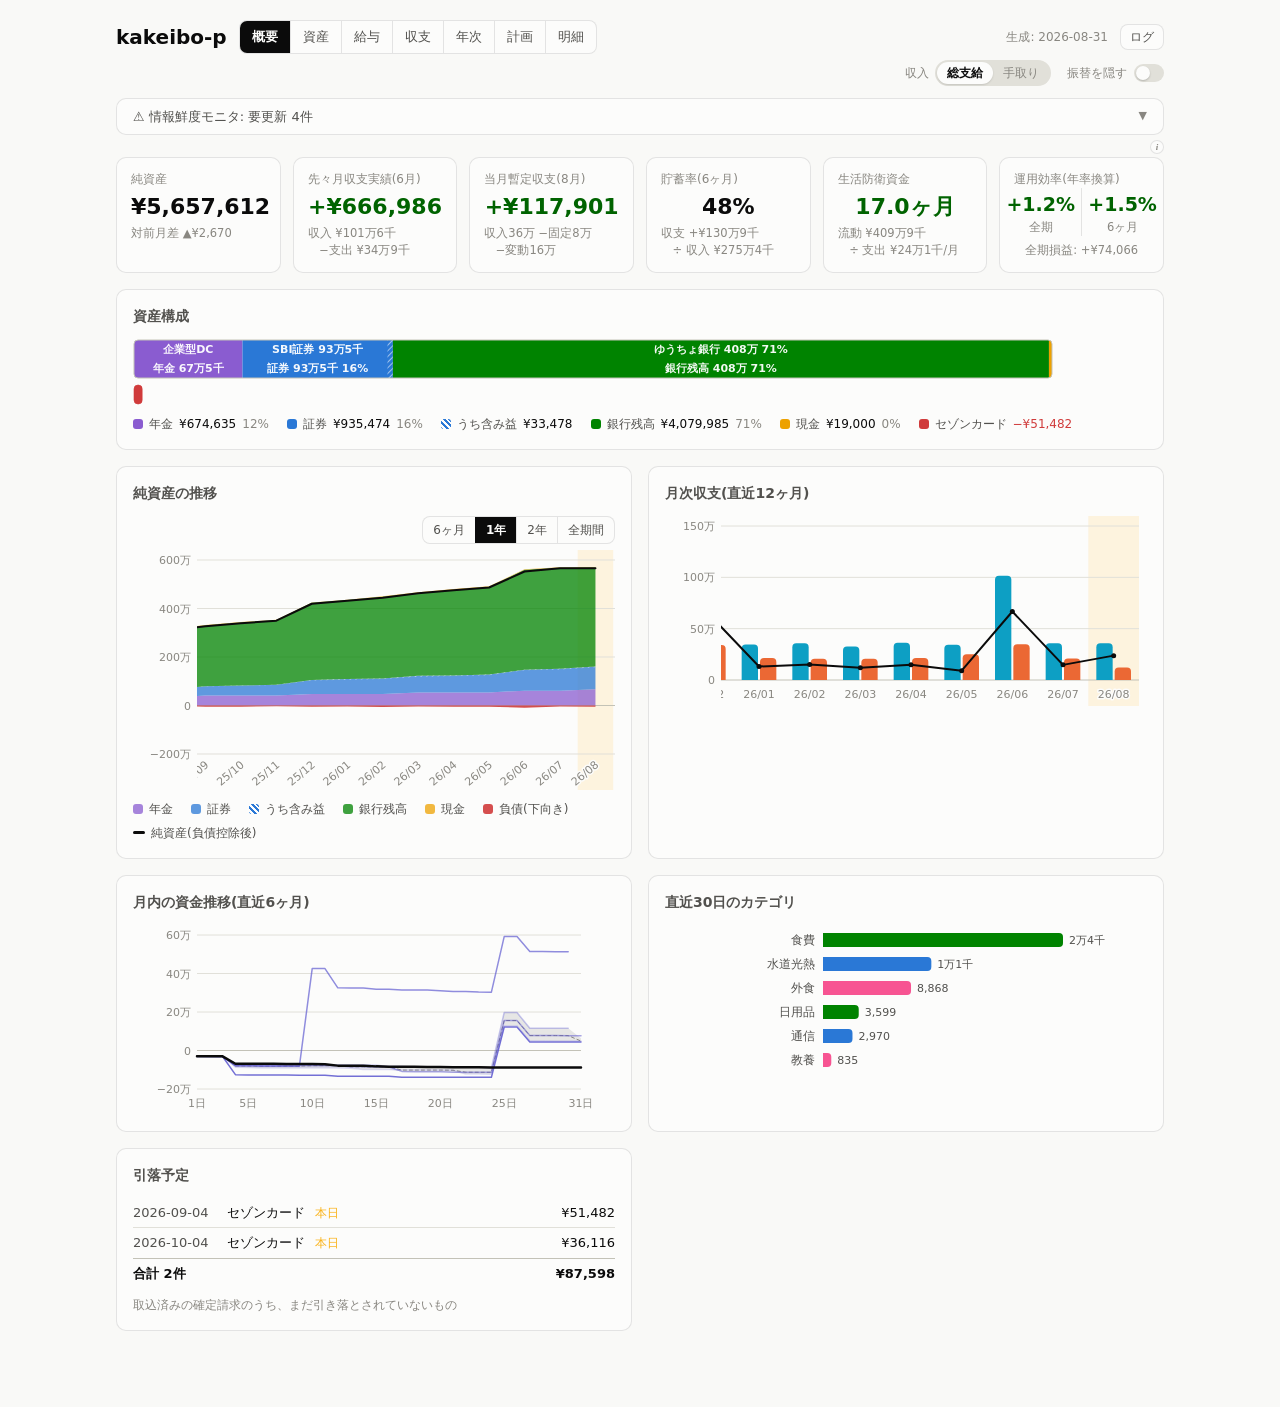
==== site/index.html @ 98b3cecd "update 2026-08-31" ====
<!DOCTYPE html>
<html lang="ja">
<head>
<meta charset="utf-8">
<meta name="viewport" content="width=device-width, initial-scale=1">
<title>kakeibo-p</title>
<!-- ファビコン: ロゴ(kakeibo-p)と同じ書体・色の "k"。外部ファイルなしの
     インラインSVGで、タブのダーク/ライトにも追従する -->
<link rel="icon" href="data:image/svg+xml,%3Csvg xmlns='http://www.w3.org/2000/svg' viewBox='0 0 32 32'%3E%3Cstyle%3Etext{font:700 34px system-ui,-apple-system,sans-serif;fill:%230b0b0b}@media(prefers-color-scheme:dark){text{fill:%23fff}}%3C/style%3E%3Ctext x='16' y='28' text-anchor='middle'%3Ek%3C/text%3E%3C/svg%3E">
<link rel="stylesheet" href="style.css">
</head>
<body>
<div class="wrap">
  <header>
    <h1>kakeibo-p</h1>
    <nav class="seg" id="tabs">
      <button data-tab="summary" class="on">概要</button>
      <button data-tab="assets">資産</button>
      <button data-tab="salary">給与</button>
      <button data-tab="flow">収支</button>
      <button data-tab="year">年次</button>
      <button data-tab="plan">計画</button>
      <button data-tab="ledger">明細</button>
    </nav>
    <span class="allok" id="ok-chip" style="display:none">✓ 情報鮮度OK</span>
    <span class="gen" id="generated"></span>
    <button class="icon-btn" id="import-btn" style="display:none"
            title="明細ファイル(CSV/HTML)を選んで data/inbox に取込→再ビルド。ページへのドラッグ&ドロップでも可">⤓ 取込</button>
    <button class="icon-btn" id="rebuild-btn" style="display:none"
            title="再ビルド(build.py を実行して再読込)">↻</button>
    <button class="icon-btn" id="buildlog-btn"
            title="ビルドログ(取込・検証の実行履歴)">ログ</button>
    <input type="file" id="import-file" multiple style="display:none">
  </header>
  <div id="drop-overlay" hidden><div>明細ファイルをドロップで取込</div></div>

  <div class="globals">
    <span class="mode-switch" id="income-mode"
          title="手取り: 給与の法定控除(社会保険料・税)を収入側で差し引く。社食等の任意控除は支出のまま">
      <span>収入</span>
      <span class="pills">
        <button data-mode="gross">総支給</button>
        <button data-mode="net">手取り</button>
      </span>
    </span>
    <label class="switch-label" title="明細表から振替・調整の行を隠す">
      <span>振替を隠す</span>
      <span class="switch"><input type="checkbox" id="g-hide-transfer"><i></i></span>
    </label>
  </div>

  <!-- 情報鮮度モニタ: 取込サボりの検知はこのシステムの生命線 -->
  <details class="card warn-card" id="warnings-card" style="display:none">
    <summary><span id="warn-summary"></span><span class="chev">▼</span></summary>
    <div class="warn-list" id="warnings"></div>
  </details>

  <div class="filters tabbed" data-tabs="flow ledger" id="filters">
    <div class="seg" id="period-seg"></div>
    <select id="f-account"><option value="">全口座</option></select>
    <select id="f-category"><option value="">全カテゴリ</option></select>
    <input type="search" id="f-search" placeholder="摘要を検索">
    <span class="ledger-flags tabbed" data-tabs="ledger">
      <label class="switch-label" title="カテゴリを手動で上書きした明細だけ表示">
        <span>上書きあり</span>
        <span class="switch"><input type="checkbox" id="f-override"><i></i></span>
      </label>
      <label class="switch-label" title="コメントを付けた明細だけ表示">
        <span>コメントあり</span>
        <span class="switch"><input type="checkbox" id="f-comment"><i></i></span>
      </label>
    </span>
  </div>

  <div class="tabbed" data-tabs="summary">
    <div class="kpi-row">
      <button type="button" class="info-btn" id="sum-kpi-info"
              title="タイルの計算の前提を表示">i</button>
      <div class="kpis" id="sum-kpis"></div>
    </div>
    <div class="count-note" id="sum-kpi-note" hidden></div>
    <div class="card link" data-goto="assets">
      <h2>資産構成</h2>
      <div id="sum-comp"></div>
    </div>
    <div class="grid2">
      <div class="card link" data-goto="assets">
        <h2>純資産の推移</h2>
        <div id="sum-networth"></div>
      </div>
      <div class="card link" data-goto="flow">
        <h2>月次収支(直近12ヶ月)</h2>
        <div class="chart-scroll" id="sum-monthly"></div>
      </div>
      <div class="card link" data-goto="flow">
        <h2>月内の資金推移(直近6ヶ月)</h2>
        <div id="sum-osc"></div>
      </div>
      <div class="card link" data-goto="flow">
        <h2>直近30日のカテゴリ</h2>
        <div id="sum-top"></div>
      </div>
      <div class="card" id="upcoming-card" style="display:none">
        <h2>引落予定</h2>
        <div id="upcoming-list"></div>
        <div class="count-note">取込済みの確定請求のうち、まだ引き落とされていないもの</div>
      </div>
    </div>
  </div>

  <div class="tabbed" data-tabs="assets">
    <div class="kpis" id="as-kpis"></div>

    <div class="card">
      <h2>資産構成</h2>
      <div id="as-comp"></div>
    </div>

    <!-- 純資産の推移とリスク評価は横並び。行の高さは長い方(通常リスク評価)が
         決め、純資産チャートは余った縦に合わせて伸びる(tab-assets fitNetWorth) -->
    <div class="chart-grid" style="margin-bottom:16px">
      <div class="card" id="networth-card" style="margin-bottom:0">
        <h2>純資産の推移</h2>
        <div id="as-networth"></div>
      </div>
      <div class="card" id="risk-card" style="margin-bottom:0">
        <h2>リスク評価</h2>
        <div class="chart-scroll" id="risk-exposure"></div>
        <div class="kpis" id="risk-scenarios"
             style="margin:12px 0 0;grid-template-columns:1fr"></div>
        <div class="count-note">資産応答%は総資産比</div>
      </div>
    </div>

    <div class="card" id="yield-card">
      <h2>運用</h2>
      <div class="chart-grid">
        <div>
          <h2 style="margin-bottom:8px">運用益の内訳</h2>
          <div id="yield-parts"></div>
        </div>
        <div>
          <h2 style="margin-bottom:8px">運用益の月次推移</h2>
          <div class="legend" id="yield-legend"></div>
          <div class="chart-scroll" id="yield-monthly"></div>
        </div>
      </div>
    </div>

    <div class="card" id="invest-card">
      <h2>投資</h2>
      <div class="kpis" id="invest-kpis" style="margin-bottom:12px"></div>
      <div class="chart-grid">
        <div>
          <h2 style="margin-bottom:8px">投資構成比率</h2>
          <div class="chart-scroll" id="invest-alloc-chart"></div>
        </div>
        <div>
          <h2 style="margin-bottom:8px">月次買付・売却(直近12ヶ月)</h2>
          <div class="chart-scroll" id="invest-chart"></div>
        </div>
      </div>
      <div class="chart-grid" style="margin-top:16px">
        <div>
          <h2 style="margin-bottom:8px">元本と評価額</h2>
          <div class="legend">
            <span class="key"><span class="swatch" style="background:var(--seq)"></span>元本(累積取得額)</span>
            <span class="key"><span class="swatch" style="background:var(--ink)"></span>評価額(実測点+元本連動補完)</span>
            <span class="key"><span class="swatch" style="height:3px;border-radius:2px;background:repeating-linear-gradient(90deg,var(--cat1) 0 5px,transparent 5px 9px)"></span>含み益(評価額−元本)</span>
          </div>
          <div class="chart-scroll" id="invest-cost-chart"></div>
        </div>
        <div>
          <h2 style="margin-bottom:8px">受取配当・分配金(年次)</h2>
          <div class="chart-scroll" id="invest-div-chart"></div>
          <div class="count-note">証券口座への配当入金と投信の分配金再投資の年間合計</div>
        </div>
      </div>
      <div style="margin-top:16px">
        <h2 style="margin-bottom:8px">保有銘柄</h2>
        <div class="tbl-scroll">
          <table id="holdings-table">
            <thead><tr><th>銘柄</th><th style="text-align:right">取得</th>
            <th style="text-align:right">現在</th><th style="text-align:right">損益</th>
            <th style="text-align:right">評価額</th></tr></thead>
            <tbody></tbody>
          </table>
        </div>
        <!-- 表の「次の行」の位置に置く展開ボタン(鮮度モニタと同じ作法) -->
        <div class="howto-btn" id="holdings-more" hidden
             style="padding:6px 8px 0"></div>
      </div>
    </div>

    <div class="card" id="dc-card" hidden>
      <h2>企業型DCの内訳</h2>
      <div class="kpis" id="dc-kpis"></div>
      <div class="count-note" id="dc-note"></div>
    </div>

    <div class="card">
      <h2>口座と残高</h2>
      <div class="tbl-scroll">
        <table id="accounts-table">
          <thead><tr><th>口座</th><th>種別</th><th>明細範囲</th>
          <th style="text-align:right">残高</th><th>時点</th><th></th></tr></thead>
          <tbody></tbody>
        </table>
      </div>
      <div class="count-note">残高のない口座は data/raw/manual/balances.csv に
        「日付,口座ID,残高」を記入すると反映される(負債は未払額を負で)。
        ●は鮮度: 期待更新間隔内 / 超過 / 2倍超過</div>
    </div>

  </div>

  <div class="tabbed" data-tabs="flow">
    <div class="kpis">
      <div class="tile"><div class="label">収入</div><div class="value" id="kpi-income"></div><div class="sub" id="kpi-income-sub">振替・調整除く</div></div>
      <div class="tile"><div class="label">支出</div><div class="value" id="kpi-expense"></div><div class="sub">振替・調整除く</div></div>
      <div class="tile"><div class="label">収支</div><div class="value" id="kpi-net"></div><div class="sub" id="kpi-net-sub"></div></div>
      <div class="tile"><div class="label">貯蓄率</div><div class="value" id="kpi-rate"></div><div class="sub">期間合算 収支÷収入</div></div>
    </div>

    <div class="chart-grid" style="margin-bottom:16px">
      <div class="card" style="margin-bottom:0">
        <h2>月次収支</h2>
        <div class="legend">
          <span class="key"><span class="swatch" style="background:var(--income)"></span>収入</span>
          <span class="key"><span class="swatch" style="background:var(--expense)"></span>支出</span>
          <span class="key"><span class="swatch" style="height:3px;border-radius:2px;background:var(--ink)"></span>収支</span>
        </div>
        <div class="chart-scroll" id="monthly-chart"></div>
      </div>
      <div class="card" style="margin-bottom:0">
        <h2>支出の内訳</h2>
        <div id="drilldown"></div>
        <div class="count-note">クリックで展開: 中分類 → カテゴリ → 店・摘要 → 明細</div>
      </div>
    </div>

    <div class="card">
      <h2>カテゴリ別支出の推移</h2>
      <div class="legend" id="trend-legend"></div>
      <div class="chart-scroll" id="trend-chart"></div>
    </div>

    <div class="card" id="osc-card">
      <h2>月内の資金推移</h2>
      <div class="legend">
        <span class="seg small" id="osc-mode">
          <button data-m="cash">口座収支</button>
          <button data-m="flow">実質収支</button>
        </span>
        <span>濃いほど新しい月・当月は前景色の太線。月初=0。
          薄い帯=過去月の25〜75%レンジ(破線=中央値)</span>
      </div>
      <div class="chart-scroll" id="osc-chart"></div>
      <div class="count-note" id="osc-note"></div>
    </div>

    <div class="card" id="flow-card">
      <div class="card-head">
        <h2>資金の流れ</h2>
        <span class="seg small" id="flow-mode">
          <button data-fm="transfer" class="on">口座間ＮＷ</button>
          <button data-fm="budget">収支サンキー</button>
        </span>
      </div>
      <div class="chart-scroll" id="flow-sankey"></div>
      <div class="count-note" id="flow-note"></div>
    </div>

    <div class="grid2">
      <div class="card" id="yoy-card">
        <div class="card-head">
          <h2>前年同月比</h2>
          <span class="seg small" id="yoy-mode">
            <button data-k="expense" class="on">支出</button>
            <button data-k="income">収入</button>
          </span>
        </div>
        <div class="legend" id="yoy-legend"></div>
        <div class="chart-scroll" id="yoy-chart"></div>
        <div class="count-note" id="yoy-note"></div>
      </div>
      <div class="card">
        <h2>貯蓄率</h2>
        <div class="legend">
          <span class="key"><span class="swatch" style="background:var(--income)"></span>月次(収支÷収入)</span>
          <span class="key"><span class="swatch" style="background:var(--seq)"></span>6ヶ月移動</span>
        </div>
        <div class="chart-scroll" id="savings-chart"></div>
      </div>
    </div>

    <div class="card" id="subs-history-card">
      <h2>定期支出の履歴</h2>
      <div class="legend" id="subs-history-legend"></div>
      <div class="chart-scroll" id="subs-history-chart"></div>
      <div class="count-note">支払った月に計上。下の帯ほど長く続いている系列。凡例クリックで系列の表示/非表示</div>
    </div>

    <div class="card" id="subs-card">
      <h2>定期支出</h2>
      <div class="tbl-scroll">
        <table id="subs-table">
          <thead><tr><th>名称</th><th style="text-align:right">月額換算</th>
          <th>周期</th><th>出現月数</th><th>直近</th>
          <th style="text-align:right">年換算</th>
          <th style="text-align:right">累計支払</th></tr></thead>
          <tbody></tbody>
        </table>
      </div>
      <div class="count-note">rules.toml の [[recurring]] 宣言に一致した支出を集計。月額換算は直近3出現月の中央値（年払いは直近支払額÷12）。薄い行は直近の支払いなし
      </div>
    </div>

    <div class="card" id="heatmap-card">
      <h2>日別の支出</h2>
      <div class="chart-scroll" id="heatmap-chart"></div>
      <div class="count-note" id="heatmap-note"></div>
    </div>
  </div>

  <div class="tabbed" data-tabs="plan">
    <!-- ---- 資金繰り(短期。数ヶ月先まで、確定した入出金ベース) ---- -->
    <div class="section-head">
      <h2>資金繰り</h2>
    </div>
    <div class="kpis" id="plan-kpis"></div>

    <div class="card" id="cashflow-card">
      <div class="card-head">
        <h2>資金繰り予測</h2>
        <span class="seg small" id="cf-horizon">
          <button data-mo="1">1ヶ月</button>
          <button data-mo="2">2ヶ月</button>
          <button data-mo="3" class="on">3ヶ月</button>
        </span>
      </div>
      <div class="legend" id="cf-legend"></div>
      <div class="chart-scroll" id="cashflow-chart"></div>
      <div class="count-note" id="cf-note"></div>
    </div>

    <div class="card" id="cf-events-card">
      <h2>今後に予定/予測される入出金</h2>
      <div class="tbl-scroll">
        <table id="cf-events-table">
          <thead><tr><th>日付</th><th>口座</th><th>内容</th>
          <th>根拠</th><th style="text-align:right">金額</th></tr></thead>
          <tbody></tbody>
        </table>
      </div>
      <div class="count-note">3ヶ月分を表示(薄い行はチャート外)。"定期検出"=過去の出現から推定。"確定"=カード請求の確定額。"給与"=直近の月給の振込日と金額の中央値。</div>
    </div>

    <!-- ---- 資産形成(長期。年単位、貯蓄ペースと運用利回りベース) ---- -->
    <div class="section-head">
      <h2>資産形成</h2>
    </div>

    <div class="card" id="longterm-card">
      <div class="card-head">
        <h2>純資産の長期予測</h2>
        <span class="head-slider" title="投影する年数(1〜40年)">
          <label for="lt-years">予測年数</label>
          <input type="range" id="lt-years" min="1" max="40" step="1" value="5">
          <span class="whatif-val" id="lt-years-val">5年</span>
        </span>
      </div>
      <div class="legend">
        <span id="lt-legend"></span>
      </div>
      <div class="chart-scroll" id="longterm-chart"></div>
      <div class="count-note" id="lt-note"></div>
    </div>

    <div class="card" id="whatif-card">
      <div class="card-head">
        <h2>条件設定</h2>
        <span class="switch-label"
              title="スライダーの初期値・▲マーカーの元にする実績の期間。自動=現在の給与体制が始まった月以降(就労前の無収入月で平均が沈まないようにする)">
          <span>実績の参照期間</span>
          <span class="seg small" id="lt-base">
            <button data-b="auto" class="on">自動</button>
            <button data-b="3">3ヶ月</button>
            <button data-b="6">6ヶ月</button>
            <button data-b="12">12ヶ月</button>
          </span>
        </span>
        <button class="icon-btn" id="whatif-reset" title="設定を初期化">リセット</button>
      </div>
      <div class="whatif-grid">
        <div class="whatif-col">
          <div class="whatif-label">定期支出の解約</div>
          <div id="whatif-subs"></div>
        </div>
        <div class="whatif-col">
          <div class="whatif-label">月次貯蓄額
            <span id="whatif-saving-val" class="whatif-val"></span></div>
          <div class="slider-wrap">
            <input type="range" id="whatif-saving" min="-100000" max="300000" step="5000" value="0">
            <span class="slider-ref" id="whatif-saving-ref"></span>
          </div>
          <div class="whatif-label" style="margin-top:14px">月次貯蓄投資率(左=投資・右=現金)
            <span id="whatif-invest-val" class="whatif-val"></span></div>
          <div class="slider-wrap">
            <input type="range" id="whatif-invest" class="ratio-slider" min="0" max="100" step="1" value="0">
            <span class="slider-ref" id="whatif-invest-ref"></span>
          </div>
          <div id="whatif-loan-row">
            <div class="whatif-label" style="margin-top:14px">借入返済額(/月)
              <span id="whatif-loan-val" class="whatif-val"></span></div>
            <div class="slider-wrap">
              <input type="range" id="whatif-loan" min="0" max="50000" step="1000" value="4000">
            </div>
          </div>
        </div>
      </div>
      <div class="count-note">長期予測にだけ反映(資金繰り予測は実データのまま)。貯蓄・投資の初期値は
        実績(参照期間の月平均)に追従し、スライダーを動かすと固定値になる。▲=いま選んでいる参照期間の
        実績(クリックで実績追従に戻す)。投資率は内部では月額で保持され、貯蓄額を動かすと率でなく額を
        維持する(貯蓄額を超えることはない)。「解約」は貯蓄に上乗せ。</div>
    </div>
  </div>

  <div class="tabbed" data-tabs="salary">
    <div class="kpis" id="sal-kpis"></div>
    <div class="card">
      <div class="card-head">
        <h2>給与と控除の内訳と推移</h2>
        <div class="triswitch" id="sal-mode">
          <span class="lbl">給与</span>
          <span class="dots">
            <button data-mode="pay" title="給与のみ"></button>
            <button data-mode="both" title="給与と控除の両方" class="on"></button>
            <button data-mode="ded" title="控除のみ"></button>
          </span>
          <span class="lbl">控除</span>
        </div>
      </div>
      <div class="legend" id="sal-pay-legend"></div>
      <div class="legend" id="sal-ded-legend"></div>
      <div class="chart-scroll" id="sal-month-chart"></div>
    </div>
    <div class="card">
      <h2>手取り率の推移</h2>
      <div class="legend">
        <span class="key"><span class="swatch" style="width:10px;height:10px;border-radius:50%;background:var(--seq)"></span>月給(法定控除)</span>
        <span class="key"><span class="swatch" style="width:10px;height:10px;border-radius:50%;background:none;border:2.5px solid var(--seq);box-sizing:border-box"></span>月給(全控除)</span>
        <span class="key"><span class="swatch" style="width:10px;height:10px;border-radius:50%;background:var(--cat4)"></span>賞与(法定=全控除)</span>
      </div>
      <div class="chart-scroll" id="sal-rate-chart"></div>
    </div>
    <div class="card" id="work-card" style="display:none">
      <h2>勤務と単価(給与明細より)</h2>
      <div class="chart-grid">
        <div>
          <h2 style="margin-bottom:8px">時間外時間の推移</h2>
          <div class="chart-scroll" id="work-chart"></div>
          <h2 style="margin:12px 0 8px">休暇取得の推移</h2>
          <div class="chart-scroll" id="vac-chart"></div>
        </div>
        <div>
          <h2 style="margin-bottom:8px">勤務内容等の全項目</h2>
          <div class="tbl-scroll">
            <table id="work-table"><thead></thead><tbody></tbody></table>
          </div>
        </div>
      </div>
      <div class="count-note">
        N月発行の給与明細には、N-1月次の勤怠が記録されている。このズレを補正し、勤怠・休暇・単価は行われた月のデータとして表示。<br>
        「付与」を含む項目（有給付与日数等）のみ例外的に発行月をそのまま付与月として計上（給与と同様）。
      </div>
    </div>
  </div>

  <div class="tabbed" data-tabs="year">
    <div class="kpis" id="yr-kpis"></div>
    <div class="card">
      <h2>年次サマリ</h2>
      <div class="tbl-scroll">
        <table id="yr-table">
          <thead><tr><th>年</th><th style="text-align:right">収入</th>
          <th style="text-align:right">支出</th><th style="text-align:right">収支</th>
          <th style="text-align:right">貯蓄率</th><th style="text-align:right">年末純資産</th>
          <th style="text-align:right">純資産増減</th><th style="text-align:right">社会保険料</th>
          <th style="text-align:right">税</th></tr></thead>
          <tbody></tbody>
        </table>
      </div>
      <div class="count-note" id="yr-note"></div>
    </div>
    <div class="card">
      <h2>年間支出のカテゴリ内訳</h2>
      <div class="legend" id="yr-cat-legend"></div>
      <div class="chart-scroll" id="yr-cat-chart"></div>
      <div class="count-note">支出を中分類で束ねた年間合計の積み上げ。収入モード(総支給/手取り)に追従する</div>
    </div>
  </div>

  <div class="tabbed" data-tabs="ledger">
    <details class="card fold" id="uncls-card" style="display:none">
      <summary><span id="uncls-summary"></span><span class="chev">▼</span></summary>
      <div id="uncls-list"></div>
      <div class="count-note">クリックで絞り込みを解除してその摘要を検索。繰り返し出るものは
        rules.toml にルールを足すのが本筋(上書きは単発の例外用)</div>
    </details>
    <div class="card">
      <h2>明細</h2>
      <div class="tbl-scroll">
        <table id="txn-table">
          <thead><tr><th>日付</th><th>口座</th><th>摘要</th><th>カテゴリ</th><th style="text-align:right">金額</th></tr></thead>
          <tbody></tbody>
        </table>
      </div>
      <div class="count-note"><span id="txn-count"></span>
        <button class="howto-btn" id="csv-btn"
                title="現在の絞り込み結果(この表と同じ行)をCSVでダウンロード">CSVダウンロード</button>
      </div>
    </div>
  </div>
</div>
<div class="modal-bg" id="modal-bg" style="display:none">
  <div class="modal">
    <div class="modal-head">
      <h2 id="modal-title"></h2>
      <button class="close" id="modal-close">✕</button>
    </div>
    <div class="kpis" id="modal-kpis"></div>
    <div id="modal-prov" style="display:none"></div>
    <div class="grid2">
      <div>
        <h3 id="modal-h-left">収入</h3>
        <div id="modal-income"></div>
      </div>
      <div>
        <h3 id="modal-h-right">支出の内訳(クリックで展開)</h3>
        <div id="modal-drill"></div>
      </div>
    </div>
  </div>
</div>
<div class="modal-bg" id="watch-bg" style="display:none">
  <div class="modal">
    <div class="modal-head">
      <h2 id="watch-title"></h2>
      <button class="close" id="watch-close">✕</button>
    </div>
    <div class="kpis" id="watch-kpis"></div>
    <div class="grid2">
      <div>
        <h3>月次の支出と単価</h3>
        <div class="chart-scroll" id="watch-chart"></div>
      </div>
      <div>
        <h3>直近の明細(クリックで明細タブへ)</h3>
        <div id="watch-list"></div>
      </div>
    </div>
  </div>
</div>
<div class="modal-bg" id="holdings-bg" style="display:none">
  <div class="modal">
    <div class="modal-head">
      <h2 id="holdings-title">保有銘柄</h2>
      <button class="close" id="holdings-close">✕</button>
    </div>
    <div class="tbl-scroll">
      <table id="holdings-full-table">
        <thead><tr><th>銘柄</th><th style="text-align:right">取得</th>
        <th style="text-align:right">現在</th><th style="text-align:right">損益</th>
        <th style="text-align:right">評価額</th></tr></thead>
        <tbody></tbody>
      </table>
    </div>
  </div>
</div>
<div class="modal-bg" id="buildlog-bg" style="display:none">
  <div class="modal">
    <div class="modal-head">
      <h2>ビルドログ</h2>
      <button class="close" id="buildlog-close">✕</button>
    </div>
    <p class="count-note">build.py の直近実行履歴。全履歴は data/build_log.jsonl。</p>
    <div id="buildlog-list"></div>
  </div>
</div>
<div id="tooltip"></div>

<script src="data.js"></script>
<!-- data.js(実データ・git外)が無いときのフォールバック。デモデータは
     demo/build_demo.py で生成する。実データがあれば読み込まれても無視される -->
<script src="data.demo.js"></script>
<script src="js/core.js"></script>
<script src="js/svgkit.js"></script>
<script src="js/svgkit-network.js"></script>
<script src="js/stats.js"></script>
<script src="js/schedule.js"></script>
<script src="js/tab-assets.js"></script>
<script src="js/tab-flow.js"></script>
<script src="js/tab-flow-network.js"></script>
<script src="js/tab-salary.js"></script>
<script src="js/tab-ledger.js"></script>
<script src="js/tab-plan.js"></script>
<script src="js/tab-watch.js"></script>
<script src="js/tab-year.js"></script>
<script src="js/main.js"></script>
</body>
</html>
---- site/style.css ----
:root {
  color-scheme: light;
  --page:      #f9f9f7;
  --surface:   #fcfcfb;
  --ink:       #0b0b0b;
  --ink-2:     #52514e;
  --muted:     #898781;
  --grid:      #e1e0d9;
  --baseline:  #c3c2b7;
  --border:    rgba(11,11,11,0.10);
  --income:    #0d9fc4;   /* 収入 (シアン。証券=cat1の青と区別する) */
  --expense:   #eb6834;   /* 支出 (categorical slot: orange) */
  --seq:       #5a55cf;   /* 分析・予測・UI操作の中立色(インディゴ。
                             証券=cat1のアズールとは別物にする) */
  --seq-track: #dedcf8;
  --good:      #0ca30c;
  --warning:   #fab219;
  --critical:  #d03b3b;
  --up:        #006300;
  /* 月次・年次チャートで現在月(年次は現在年)の列に敷く帯。棒・線の
     視認性を落とさないよう、地の色との差が分かる最小限の濃さに留める */
  --now-band:  rgba(250,178,25,0.13);
  /* カテゴリ積み上げ用(参照パレットの固定順スロット1〜8+その他) */
  --cat1: #2a78d6; --cat2: #008300; --cat3: #f75492;
  --cat4: #eda100; --cat5: #1baf7a; --cat6: #eb6834;
  --cat7: #8a5cd0; --cat8: #7a8699; --cat9: #9c6b3f;
  --cat-other: #898781;
}
@media (prefers-color-scheme: dark) {
  :root {
    color-scheme: dark;
    --page:      #0d0d0d;
    --surface:   #1a1a19;
    --ink:       #ffffff;
    --ink-2:     #c3c2b7;
    --muted:     #898781;
    --grid:      #2c2c2a;
    --baseline:  #383835;
    --border:    rgba(255,255,255,0.10);
    --income:    #2cb4d8;
    --expense:   #d95926;
    --seq:       #7d78ea;
    --seq-track: #2e2c6e;
    --up:        #0ca30c;
    --now-band:  rgba(250,178,25,0.16);
    --cat1: #3987e5; --cat2: #008300; --cat3: #d55181;
    --cat4: #c98500; --cat5: #199e70; --cat6: #d95926;
    --cat7: #9b6fe0; --cat8: #7a8699; --cat9: #b07f4e;
    --cat-other: #898781;
  }
}
* { box-sizing: border-box; margin: 0; }
body {
  background: var(--page); color: var(--ink);
  font-family: system-ui, -apple-system, "Segoe UI", "Hiragino Sans", "Noto Sans JP", sans-serif;
  font-size: 14px; line-height: 1.5;
}
.wrap { max-width: 1080px; margin: 0 auto; padding: 20px 16px 60px; }
header { display: flex; align-items: center; flex-wrap: wrap; gap: 12px; margin-bottom: 10px; }
header h1 { font-size: 20px; font-weight: 700; }
header .gen { color: var(--muted); font-size: 12px; margin-left: auto; }
header .allok { color: var(--good); font-size: 12px; }

/* 取込・再ビルド(serve.py 配信時のみ表示) */
.icon-btn { border: 1px solid var(--border); background: var(--surface);
            color: var(--ink-2); font: inherit; font-size: 12px;
            padding: 3px 9px; border-radius: 8px; cursor: pointer; }
.icon-btn:hover { color: var(--ink); }
.icon-btn:disabled { opacity: .6; cursor: default; }
.icon-btn.spin { animation: spin 1s linear infinite; }
@keyframes spin { to { transform: rotate(360deg); } }
#drop-overlay { position: fixed; inset: 0; z-index: 90;
                background: color-mix(in srgb, var(--page) 70%, transparent);
                display: flex; align-items: center; justify-content: center; }
#drop-overlay[hidden] { display: none; }
#drop-overlay > div { border: 2px dashed var(--ink-2); border-radius: 16px;
                      padding: 40px 60px; font-size: 18px; color: var(--ink);
                      background: var(--surface); pointer-events: none; }
.toast { position: fixed; right: 16px; bottom: 16px; z-index: 95;
         max-width: min(480px, 90vw); background: var(--surface);
         border: 1px solid var(--border); border-radius: 10px;
         box-shadow: 0 6px 24px rgba(0,0,0,.15); padding: 12px 16px;
         font-size: 12px; white-space: pre-wrap; cursor: pointer; }

/* グローバル設定(全タブ共通・控えめに右寄せ) */
.globals { display: flex; flex-wrap: wrap; gap: 16px; align-items: center;
           justify-content: flex-end; margin: -4px 0 12px; font-size: 12px;
           color: var(--muted); }
.mode-switch { display: inline-flex; align-items: center; gap: 6px; }
.mode-switch .pills { display: inline-flex; background: var(--grid);
                      border-radius: 999px; padding: 2px; }
.mode-switch button { border: 0; background: none; color: var(--muted);
                      font: inherit; font-size: 12px; padding: 2px 10px;
                      border-radius: 999px; cursor: pointer; }
.mode-switch button.on { background: var(--surface); color: var(--ink);
                         font-weight: 600; box-shadow: 0 1px 2px rgba(0,0,0,.12); }
.switch-label { display: inline-flex; gap: 7px; align-items: center; cursor: pointer; }
.switch { position: relative; display: inline-block; width: 30px; height: 18px; }
.switch input { position: absolute; opacity: 0; inset: 0; margin: 0; cursor: pointer; }
.switch i { position: absolute; inset: 0; background: var(--grid);
            border-radius: 999px; transition: background .15s; pointer-events: none; }
.switch i::after { content: ""; position: absolute; top: 2px; left: 2px;
                   width: 14px; height: 14px; border-radius: 50%;
                   background: var(--surface); transition: transform .15s;
                   box-shadow: 0 1px 2px rgba(0,0,0,.2); }
.switch input:checked + i { background: var(--seq); }
.switch input:checked + i::after { transform: translateX(12px); }
.switch.sm { width: 26px; height: 16px; }
.switch.sm i::after { width: 12px; height: 12px; }
.switch.sm input:checked + i::after { transform: translateX(10px); }
/* serve.py 経由でないとき(file://)は状態変更不可のグレーアウト */
.switch input:disabled { cursor: not-allowed; }
.switch input:disabled + i { opacity: 0.45; }

/* カード見出しの右肩にコントロールを置くヘッダ行 */
.card-head { display: flex; justify-content: space-between;
             align-items: baseline; gap: 8px; }

/* What-if パネル(計画タブ) */
.whatif-grid { display: grid; grid-template-columns: repeat(auto-fit, minmax(260px, 1fr));
               gap: 18px; margin: 6px 0 4px; }
.whatif-label { font-size: 12px; color: var(--ink-2); margin-bottom: 6px; }
.whatif-val { color: var(--seq); font-weight: 600; margin-left: 6px; }
/* スライダーは UI操作の中立色(--seq)。青は証券のイメージカラーなので
   既定の青い accent のままにしない */
.whatif-col input[type=range] { width: 100%; accent-color: var(--seq); }
/* 投資率スライダー: トラック自体を つまみ位置で 投資(証券色)|現金(銀行色)
   に塗り分ける。背景グラデーションはJSが値に合わせて更新する */
input[type=range].ratio-slider {
  -webkit-appearance: none; appearance: none;
  height: 6px; border-radius: 3px; outline: none; margin: 7px 0;
  background: var(--grid);
}
input[type=range].ratio-slider::-webkit-slider-thumb {
  -webkit-appearance: none; appearance: none;
  width: 16px; height: 16px; border-radius: 50%;
  background: var(--surface); border: 2px solid var(--seq);
  cursor: pointer; box-shadow: 0 1px 3px rgba(0,0,0,.25);
}
input[type=range].ratio-slider::-moz-range-thumb {
  width: 12px; height: 12px; border-radius: 50%;
  background: var(--surface); border: 2px solid var(--seq);
  cursor: pointer; box-shadow: 0 1px 3px rgba(0,0,0,.25);
}
/* スライダー下の実績マーカー(▲)。left はJSが calc で置く */
.slider-wrap { position: relative; padding-bottom: 9px; }
.slider-ref { position: absolute; bottom: 0; width: 0; height: 0;
              transform: translateX(-50%); cursor: pointer;
              border-left: 5px solid transparent;
              border-right: 5px solid transparent;
              border-bottom: 7px solid var(--seq); }
/* カード見出しに置く小さなスライダー(長期予測の年数)。値ラベルは幅を
   固定して、動かしてもスライダーの位置が揺れないようにする */
.head-slider { display: flex; align-items: center; gap: 8px;
               font-size: 12px; color: var(--ink-2); min-width: 0; }
/* 狭い画面ではスライダーだけが縮む(ラベルと値は読めるまま残す) */
.head-slider label, .head-slider .whatif-val { flex: none; }
.head-slider input[type=range] { flex: 0 1 150px; width: 150px; min-width: 60px;
                                 accent-color: var(--seq); }
.head-slider .whatif-val { min-width: 3.4em; text-align: right; margin-left: 0; }
.whatif-sub { display: flex; align-items: center; gap: 8px; font-size: 12.5px;
              padding: 3px 0; }
.whatif-sub input { margin: 0; }
.whatif-sub.dropped label { text-decoration: line-through; color: var(--muted); }
.whatif-sub .amt { margin-left: auto; color: var(--muted);
                   font-variant-numeric: tabular-nums; }
/* 3点スイッチ(o-o-o)。両端のラベルが極、点を選んで切り替える */
.triswitch { display: inline-flex; align-items: center; gap: 7px; }
.triswitch .lbl { font-size: 11px; color: var(--muted); }
.triswitch .dots { position: relative; display: inline-flex;
                   align-items: center; gap: 9px; }
.triswitch .dots::before { content: ""; position: absolute; left: 5px;
                           right: 5px; top: 50%; height: 2px; margin-top: -1px;
                           background: var(--grid); }
.triswitch .dots button { position: relative; width: 11px; height: 11px;
                          padding: 0; border: 2px solid var(--muted);
                          border-radius: 50%; background: var(--surface);
                          cursor: pointer; }
.triswitch .dots button:hover { border-color: var(--ink-2); }
.triswitch .dots button.on { background: var(--seq); border-color: var(--seq); }
.howto-btn.off { opacity: 0.45; cursor: not-allowed; }

/* 支出ドリルダウン */
.dd-row { display: flex; align-items: center; gap: 8px; padding: 5px 0;
          border-bottom: 1px solid var(--grid); cursor: pointer; font-size: 13px; }
.dd-row .tri { flex: none; width: 12px; color: var(--muted); font-size: 10px;
               transition: transform .12s; text-align: center; }
.dd-row.open .tri { transform: rotate(90deg); }
/* 名前列は縮んでもよい(…省略)が、バーのトラックは最低幅を保証する */
.dd-row .dd-name { flex: 0 1 170px; min-width: 0; overflow: hidden;
                   text-overflow: ellipsis; white-space: nowrap; }
.dd-row .dd-track { flex: 1 0 90px; }
.dd-row .dd-bar { height: 10px; background: var(--expense); border-radius: 3px; min-width: 2px; }
.dd-row .dd-amt { flex: none; width: 86px; text-align: right; font-variant-numeric: tabular-nums; }
.dd-row .dd-pct { flex: none; width: 42px; text-align: right; color: var(--muted);
                  font-size: 11px; font-variant-numeric: tabular-nums; }
/* 狭幅では金額・%・トラックを詰めて名前列に幅を譲る
   (名前の過剰省略を防ぐ) */
@media (max-width: 480px) {
  .dd-row .dd-amt { width: 74px; font-size: 12px; }
  .dd-row .dd-pct { width: 34px; }
  .dd-row .dd-track { flex-basis: 56px; }
}
.dd-children { margin-left: 18px; }
.dd-leaf { display: flex; gap: 10px; padding: 3px 0 3px 22px; font-size: 12px;
           color: var(--ink-2); border-bottom: 1px solid var(--grid);
           cursor: pointer; }
.dd-leaf:hover { color: var(--ink); }
.dd-leaf .d { flex: none; width: 84px; }
.dd-leaf .a { margin-left: auto; font-variant-numeric: tabular-nums; }
.dd-leaf .go { flex: none; color: var(--muted); }

/* 月詳細モーダル */
.modal-bg { position: fixed; inset: 0; background: rgba(0,0,0,.42); z-index: 20;
            display: flex; align-items: flex-start; justify-content: center;
            padding: 5vh 16px; }
.modal { background: var(--surface); border: 1px solid var(--border);
         border-radius: 12px; max-width: 900px; width: 100%; max-height: 88vh;
         overflow-y: auto; padding: 18px 20px;
         box-shadow: 0 12px 40px rgba(0,0,0,.3); }
.modal-head { display: flex; align-items: center; margin-bottom: 12px; }
.modal-head h2 { font-size: 16px; font-weight: 700; }
.modal-head .close { margin-left: auto; border: 0; background: none;
                     font-size: 20px; color: var(--muted); cursor: pointer; }
.modal h3 { font-size: 13px; font-weight: 600; color: var(--ink-2); margin: 6px 0 8px; }
.modal .grid2 { margin-bottom: 0; }
.modal .grid2 > div { min-width: 0; }   /* 長い摘要でも列が等幅を保つ */
.inc-row { display: flex; gap: 10px; padding: 4px 0; font-size: 13px;
           border-bottom: 1px solid var(--grid); cursor: pointer; }
.inc-row:hover { color: var(--ink); }
.inc-row .d { flex: none; width: 84px; color: var(--ink-2); }
.inc-row .nm { overflow: hidden; text-overflow: ellipsis; white-space: nowrap;
               min-width: 0; }
.inc-row .a { margin-left: auto; font-variant-numeric: tabular-nums; color: var(--up);
              flex: none; }

/* 月詳細(当月)の着地見込み内訳 */
#modal-prov { margin-bottom: 14px; }
#modal-prov .prov-row { display: flex; gap: 10px; padding: 4px 0; font-size: 13px;
                        align-items: baseline; border-bottom: 1px solid var(--grid); }
#modal-prov .l { flex: none; width: 96px; font-weight: 600; }
#modal-prov .s { color: var(--ink-2); overflow: hidden; text-overflow: ellipsis;
                 white-space: nowrap; min-width: 0; }
#modal-prov .a { margin-left: auto; font-variant-numeric: tabular-nums; flex: none; }
#modal-prov .prov-row.pos .a { color: var(--up); font-weight: 600; }
#modal-prov .prov-row.neg .a { color: var(--critical); font-weight: 600; }
#modal-prov .prov-row.link { cursor: pointer; }
#modal-prov .prov-row.link:hover .s { color: var(--ink); }
/* 狭幅では採用理由(.s)を省略記号で潰さず2行目に落とす */
@media (max-width: 520px) {
  #modal-prov .prov-row { flex-wrap: wrap; row-gap: 0; }
  #modal-prov .s { order: 3; flex-basis: 100%; white-space: normal; }
}

/* 明細の詳細展開行(分類根拠など) */
#txn-table tbody tr:not(.txn-detail) { cursor: pointer; }
tr.txn-detail td { background: var(--page); font-size: 12px; color: var(--ink-2);
                   padding: 8px 12px 10px 24px; }
tr.txn-detail .item { display: block; margin: 1px 0; }
tr.txn-detail .k { color: var(--muted); margin-right: 8px; }
tr.focus td { background: var(--seq-track); }

/* タブ */
.tabbed:not(.active) { display: none; }

.card {
  background: var(--surface); border: 1px solid var(--border);
  border-radius: 10px; padding: 16px; margin-bottom: 16px;
}
.card h2 { font-size: 14px; font-weight: 600; color: var(--ink-2); margin-bottom: 12px; }
.card.link { cursor: pointer; }
.card.link:hover { border-color: var(--baseline); }
.tile.link { cursor: pointer; }
.tile.link:hover { border-color: var(--baseline); }

/* タブ内をテーマで区切る見出し(計画タブの資金繰り/資産形成など)。
   カードより一段上のレベルであることが分かるよう、上に罫線を引いて余白を取る */
.section-head { display: flex; align-items: baseline; gap: 10px; flex-wrap: wrap;
                margin: 4px 0 12px; padding-top: 14px;
                border-top: 1px solid var(--border); }
.section-head:first-child { padding-top: 0; border-top: none; }
.section-head h2 { font-size: 16px; font-weight: 700; color: var(--ink);
                   margin: 0; }

/* 折りたたみカード(鮮度モニタ・未分類ランキング) */
details.warn-card, details.fold { padding: 8px 16px; }
details.warn-card summary, details.fold summary {
  cursor: pointer; font-size: 13px; color: var(--ink-2); list-style: none;
  display: flex; align-items: center; gap: 8px;
}
details.warn-card summary::-webkit-details-marker,
details.fold summary::-webkit-details-marker { display: none; }
details.warn-card summary .chev, details.fold summary .chev {
  color: var(--muted); font-size: 11px; margin-left: auto; }
details.warn-card[open] summary .chev,
details.fold[open] summary .chev { transform: rotate(180deg); }
details.fold > .count-note { margin-bottom: 8px; }
/* 9列グリッド(●アイコン/口座/日付4列(明細末端・取込・経過・次回目安)/
   操作3列(手順・更新確認・通知トグル)。行生成は main.js renderFreshness)。
   各列は内容の最大幅で揃え、全体は左詰め——操作類が縦に揃いつつ右に飛ばない */
.warn-list { display: grid; grid-template-columns: repeat(9, max-content);
             justify-content: start; align-items: center;
             gap: 7px 14px; margin-top: 10px; font-size: 13px;
             overflow-x: auto; }
.warn-item { display: contents; }
.warn-h { font-size: 11px; color: var(--muted); }
.warn-item .icon { width: 8px; height: 8px; border-radius: 50%; background: var(--warning); }
.warn-item.stale .icon { background: var(--critical); }
.warn-item.fresh .icon { background: var(--good); }
.warn-item.muted .icon { background: var(--grid); }
.warn-item.muted, .warn-item.muted a, .warn-item.muted .msg { color: var(--muted); }
.warn-item a { color: var(--ink); }
.warn-item .msg { color: var(--ink-2); }
.howto-btn { color: var(--seq); cursor: pointer; font-size: 12px;
             white-space: nowrap; text-decoration: underline dotted; }
/* 手順の展開ボックス。日付4列(次回目安)の右端までで折り返す。
   width:0 で列幅計算への寄与を消し、min-width で自エリア幅まで戻す
   ——開閉で手順ボタン以降の列位置が動かないようにするため。
   残り3列は .howto-fill(main.jsが対で挿入)が埋め、自動配置を崩さない */
.howto-box { grid-column: 1 / 7; width: 0; min-width: calc(100% - 16px);
             box-sizing: border-box; margin: -2px 0 2px 16px;
             font-size: 12px; color: var(--ink-2);
             background: var(--page); border-left: 2px solid var(--grid);
             padding: 4px 10px;
             white-space: pre-line; /* howtoの改行(TOML複数行文字列)を活かす */ }
.howto-fill { grid-column: 7 / -1; }
.warn-list > .more-btn { grid-column: 1 / -1; justify-self: start; margin-top: 2px; }

/* フィルタ行 */
.filters { display: flex; flex-wrap: wrap; gap: 8px; align-items: center; margin-bottom: 16px; }
/* 明細タブ専用の絞り込み(上書きあり/コメントあり)。tabbed の表示切替が
   インラインstyleに負けないよう display はクラスで持つ */
.ledger-flags { display: inline-flex; gap: 14px; align-items: center; margin-left: 6px; }
.seg { display: inline-flex; border: 1px solid var(--border); border-radius: 8px; overflow: hidden; background: var(--surface); }
.seg button {
  border: 0; background: none; color: var(--ink-2); padding: 6px 12px;
  font: inherit; font-size: 13px; cursor: pointer;
}
.seg button + button { border-left: 1px solid var(--border); }
.seg button.on { background: var(--ink); color: var(--surface); font-weight: 600; }
.seg.small button { padding: 4px 10px; font-size: 12px; }
.filters select, .filters input[type="search"] {
  font: inherit; font-size: 13px; color: var(--ink);
  background: var(--surface); border: 1px solid var(--border);
  border-radius: 8px; padding: 6px 10px;
}
/* KPI */
.kpis { display: grid; grid-template-columns: repeat(auto-fit, minmax(158px, 1fr)); gap: 12px; margin-bottom: 16px; }
/* タイル行の脚注トグル。特定タイルの内側に重ねると「そのタイルの注釈」に
   見えるので、上の情報鮮度モニタとタイル行の隙間(ややタイル寄り)に
   浮かせて、行全体への注釈であることを示す */
/* 隙間の拡張は margin だと上カードの margin-bottom と相殺されるので padding で */
.kpi-row { position: relative; padding-top: 6px; }
.kpi-row .info-btn { position: absolute; top: -11px; right: 0; z-index: 2;
  width: 14px; height: 14px; padding: 0; border-radius: 50%;
  border: 1px solid var(--border); background: var(--surface);
  color: var(--muted); font: italic 600 9px/12px Georgia, serif;
  cursor: pointer; }
.kpi-row .info-btn:hover { border-color: var(--seq); color: var(--seq); }
.kpi-row .info-btn.on { background: var(--seq); border-color: var(--seq);
  color: var(--surface); }
/* サマリタイル直下の脚注はタイル側に寄せる(下のカードの注記に見えないように) */
#sum-kpi-note { margin: -8px 0 16px; }
.tile { background: var(--surface); border: 1px solid var(--border); border-radius: 10px; padding: 12px 14px; }
.tile .label { font-size: 12px; color: var(--muted); }
.tile .value { font-size: 22px; font-weight: 600; margin-top: 2px;
               text-align: center; }
.tile .value.small { font-size: 19px; }
/* sub はスペース区切りの項(「収入40万 −固定11万 …」等)で折り返す。
   keep-all でCJKの項中折返しを止め(項内の空白はJS側でNBSP)、幅を超える
   項だけ緊急折返しに任せる。2行目以降は式の続きと分かるようぶら下げ字下げ */
.tile .sub { font-size: 11.5px; color: var(--muted); margin-top: 2px;
             word-break: keep-all; overflow-wrap: anywhere;
             padding-left: 1em; text-indent: -1em; }
/* 式でないsub(1行1項目の並記)はぶら下げインデントを外す */
.tile .sub.plain { padding-left: 0; text-indent: 0; }
.tile .value.pos { color: var(--up); }
.tile .value.neg { color: var(--critical); }
.tile .value.warn { color: var(--warning); }
/* タイル内の左右2値(運用効率の全期/6ヶ月)。各値の下に期間ラベルを置き、
   セルは等分+縦罫で区切る。セル内は値・ラベルとも中央寄せ */
/* タイルの左右padding(14px)へ食い込ませてセルを枠まで広げる。等分セル+
   中央寄せなので、枠に対する余白とセパレータに対する余白が等しくなる */
.tile .split { display: flex; margin: 0 -14px; }
.tile .split > div { flex: 1; min-width: 0; text-align: center; }
.tile .split > div + div { border-left: 1px solid var(--border); }
/* 2値並びは通常の value だと狭幅でセパレータに接するため small と同じ19px */
.tile .split .value { font-size: 19px; }
.tile .split .sub { margin-top: 0; padding-left: 0; text-indent: 0; }
/* split 直下の損益行(中央寄せ・字下げなし) */
.tile .split-gains { text-align: center; margin-top: 6px;
                     padding-left: 0; text-indent: 0; }

/* チャート */
.chart-grid { display: grid; grid-template-columns: 1fr; gap: 16px; }
/* 固定幅の横スクロールチャートがトラックを押し広げてページごと膨張しない
   よう、グリッドアイテムを縮小可能にする(はみ出しは各チャートが内側で
   横スクロールして吸収する)。子はカードのことも裸のdivのこともある */
.chart-grid > * { min-width: 0; }
@media (min-width: 860px) { .chart-grid { grid-template-columns: 3fr 2fr; } }
.grid2 { display: grid; grid-template-columns: 1fr; gap: 16px; margin-bottom: 16px; }
@media (min-width: 860px) { .grid2 { grid-template-columns: 1fr 1fr; } }
.grid2 > .card { margin-bottom: 0; min-width: 0; }
.legend { display: flex; flex-wrap: wrap; gap: 8px 16px; font-size: 12px; color: var(--ink-2); margin-bottom: 8px; align-items: center; }
.legend .key { display: inline-flex; align-items: center; gap: 6px; }
.legend .swatch { width: 12px; height: 12px; border-radius: 3px; }
/* 定期支出の履歴: 凡例クリックで系列を隠せる。off=非表示中 */
#subs-history-legend .key { cursor: pointer; user-select: none; }
#subs-history-legend .key.off { opacity: .4; text-decoration: line-through; }
svg text { font-family: inherit; }
.axis-label { font-size: 11px; fill: var(--muted); font-variant-numeric: tabular-nums; }
.bar-label { font-size: 11px; fill: var(--ink-2); font-variant-numeric: tabular-nums; }
.bar-label-sm { font-size: 9.5px; fill: var(--muted); font-variant-numeric: tabular-nums; }
.seg-label { font-size: 11px; fill: #fff; fill-opacity: .95; font-weight: 600;
             font-variant-numeric: tabular-nums; }
.cat-name { font-size: 12px; fill: var(--ink-2); }
/* ホバー強調の縁取り。チャートの図形(svgkit.js hlMark)とツールチップの
   ドーナツ扇形(ttDonut)が共用する。見た目の調整はここ1箇所 */
.hl-outline { fill: none; stroke: var(--ink-2); stroke-width: 1.2;
              stroke-linejoin: round; pointer-events: none; }
.chart-scroll { overflow-x: auto; }

/* 純資産推移カード: 同じ行のリスク評価カードが決める行の高さまで
   チャート領域を伸ばす(実際の描画高さは tab-assets fitNetWorth が合わせる) */
#networth-card { display: flex; flex-direction: column; }
#networth-card > #as-networth { flex: 1; min-height: 0; }

/* 純資産推移: Y軸固定+プロット横スクロール */
.nw-head { display: flex; justify-content: flex-end; margin-bottom: 6px; }
.nw-wrap { display: flex; align-items: flex-start; }
.nw-wrap svg { flex-shrink: 0; }
.nw-scroll { overflow-x: auto; flex: 1; min-width: 0; }

/* 月次チャート共通: Y軸(左svg)を固定し本体だけ横スクロール(scrollChart)。
   データが増えても棒を縮めず、はみ出す過去へ遡れる */
.hscroll-wrap { display: flex; align-items: flex-start; }
.hscroll-wrap > svg { flex-shrink: 0; }
.hscroll { overflow-x: auto; flex: 1; min-width: 0; }

/* 資産構成の凡例 */
.comp-legend { display: flex; flex-wrap: wrap; gap: 6px 18px; margin-top: 10px; font-size: 12px; color: var(--ink-2); }
.comp-legend .key { display: inline-flex; align-items: center; gap: 6px; }
.comp-legend .val { font-variant-numeric: tabular-nums; color: var(--ink); }
.comp-legend .val.neg { color: var(--critical); }
.comp-legend .pct { color: var(--muted); }

/* 引落予定 */
.due-row { display: flex; gap: 10px; align-items: baseline; padding: 5px 0;
           font-size: 13px; border-top: 1px solid var(--grid); }
.due-row:first-child { border-top: 0; }
.due-row .d { flex: none; width: 84px; color: var(--ink-2);
              font-variant-numeric: tabular-nums; }
.due-row .nm { overflow: hidden; text-overflow: ellipsis; white-space: nowrap; }
.due-row .in { flex: none; font-size: 11.5px; color: var(--muted); }
.due-row .a { margin-left: auto; flex: none;
              font-variant-numeric: tabular-nums; }
.due-row.total { border-top: 1px solid var(--baseline); font-weight: 600; }
.due-row.soon .in { color: var(--warning); }

/* 未分類ランキング(ルール追加の候補) */
.uncls-row { display: flex; gap: 10px; align-items: baseline; padding: 4px 0;
             font-size: 13px; cursor: pointer; color: var(--ink-2); }
.uncls-row:hover { color: var(--ink); }
.uncls-row .nm { overflow: hidden; text-overflow: ellipsis; white-space: nowrap; }
.uncls-row .n { flex: none; margin-left: auto; color: var(--muted);
                font-size: 11.5px; font-variant-numeric: tabular-nums; }
.uncls-row .a { flex: none; width: 86px; text-align: right;
                font-variant-numeric: tabular-nums; }

/* 鮮度ドット */
.dot { display: inline-block; width: 8px; height: 8px; border-radius: 50%; margin-right: 7px; background: var(--muted); vertical-align: 1px; }
.dot.ok { background: var(--good); }
.dot.warn { background: var(--warning); }
.dot.crit { background: var(--critical); }

/* ツールチップ */
#tooltip {
  /* モーダル(z-index:20)内のチャートでも隠れないよう上に置く */
  position: fixed; pointer-events: none; z-index: 30; display: none;
  background: var(--surface); border: 1px solid var(--border); border-radius: 8px;
  padding: 8px 10px; font-size: 12px; box-shadow: 0 4px 16px rgba(0,0,0,.15);
  min-width: 130px;
  /* 画面に収まらない場合は showTip が全体を縮小し、moveTip が画面内に
     クランプする(overflowで行を切り落とさない) */
  transform-origin: 0 0;
  /* 表示時は showTip が display:grid にする。行(.tt-row)を display:contents
     で列に流し込み、%列・金額列の幅を全行で共有する(行ごとのflexでは
     金額の桁数が違う行で%列の位置がずれる) */
  grid-template-columns: auto minmax(0, 1fr) auto auto;
  column-gap: 6px; align-items: center;
}
#tooltip > :not(.tt-row) { grid-column: 1 / -1; }
#tooltip .tt-title { color: var(--muted); margin-bottom: 4px; }
#tooltip .tt-sec { color: var(--muted); font-size: 11px; font-weight: 600;
                   border-top: 1px solid var(--border);
                   margin-top: 6px; padding-top: 4px; }
#tooltip .tt-row { display: contents; }
#tooltip .tt-key { grid-column: 1; width: 9px; height: 9px; border-radius: 2px; }
#tooltip .tt-val { grid-column: 4; font-weight: 600; padding-left: 10px;
                   text-align: right; font-variant-numeric: tabular-nums; }
#tooltip .tt-pct { grid-column: 3; text-align: right;
                   color: var(--muted); font-variant-numeric: tabular-nums; }
#tooltip .tt-name { grid-column: 2; color: var(--ink-2); }
#tooltip .tt-val.neg { color: var(--critical); }
/* 資産|負債のドーナツペアの見出し(ドーナツの真下、控えめに)。
   総額は少し立てて、負債は赤字 */
#tooltip .tt-cap { text-align: center; color: var(--muted); font-size: 11px;
                   margin: -4px 0 2px; }
#tooltip .tt-cap-v { color: var(--ink); font-weight: 600;
                     font-variant-numeric: tabular-nums; }
#tooltip .tt-cap-v.neg { color: var(--critical); }

/* テーブル */
.tbl-scroll { overflow-x: auto; }
table { border-collapse: collapse; width: 100%; font-size: 13px; }
th { text-align: left; color: var(--muted); font-weight: 500; font-size: 12px;
     border-bottom: 1px solid var(--baseline); padding: 6px 8px; white-space: nowrap; }
td { border-bottom: 1px solid var(--grid); padding: 6px 8px; vertical-align: top; }
/* 口座と残高: 種別「クレジットカード(負債)」や「明細DL」がセル内で折り
   返さないよう1行固定。幅が足りなければ .tbl-scroll の横スクロールに任せる */
#accounts-table td { white-space: nowrap; }
/* 日付・口座など桁の決まった列は狭幅でも折り返さない(スマホで日付が
   3行に割れるのを防ぐ)。幅が足りなければ .tbl-scroll の横スクロールに任せる */
#txn-table td:nth-child(-n+2), #yr-table td:first-child,
#cf-events-table td:first-child { white-space: nowrap; }
td.num { text-align: right; font-variant-numeric: tabular-nums; white-space: nowrap; }
td.num.pos { color: var(--up); }
td.num.neg { color: var(--critical); }
tr.transfer td, tr.adjustment td { color: var(--muted); }
/* 定期支出テーブル: 出現が止まった終了系列は減光 */
tr.sub-ended td { color: var(--muted); }
/* 勤務内容等テーブル: 在籍前の対象月(所定値だけの行)は減光 */
tr.pre-hire td { color: var(--muted); }
.badge { display: inline-block; font-size: 11px; color: var(--ink-2);
         border: 1px solid var(--border); border-radius: 999px; padding: 0 8px; white-space: nowrap; }
/* 未分類は編集を促す色(クリック→詳細展開で分類を付けられる) */
.badge.uncls { color: var(--warning); border-color: var(--warning); }
/* 予定入出金の表: チャート表示期間より先の行(常に3ヶ月分出すため) */
#cf-events-table tr.faint td { opacity: .45; }
/* 背景の上に置くSVG文字(軸・値・名前ラベル)は、グリッド線やエッジと
   交差しても読めるよう背景色で縁取る(paint-order で縁が文字の後ろに
   回る)。棒などの要素の中に書く文字(seg-label)には付けない */
.axis-label, .bar-label, .bar-label-sm, .cat-name, .net-label {
  paint-order: stroke; stroke: var(--surface);
  stroke-width: 3px; stroke-linejoin: round; }
/* 長期投影の凡例: JSで生成する .key の入れ物。素のspanだとキー同士が
   密着するので、.legend と同じ間隔で並べる */
#lt-legend { display: inline-flex; flex-wrap: wrap; gap: 8px 16px; align-items: center; }
/* 定点観測の「定点」ボタン */
.watch-btn { font: inherit; font-size: 11px; padding: 2px 8px; }
.cmt-mark { margin-left: 5px; font-size: 11px; cursor: help; }
.count-note { color: var(--muted); font-size: 12px; margin-top: 8px; }
/* 明細詳細内の編集フォーム(カテゴリ上書き・コメント) */
.txn-edit { display: flex; flex-wrap: wrap; gap: 6px; align-items: center;
            margin-top: 7px; }
.txn-edit input { font: inherit; font-size: 12px; padding: 3px 8px;
                  border: 1px solid var(--border); border-radius: 6px;
                  background: var(--surface); color: var(--ink); }
.txn-edit input.cmt { flex: 1; min-width: 180px; }
.txn-edit button { font: inherit; font-size: 12px; padding: 3px 12px;
                   border: 1px solid var(--border); border-radius: 6px;
                   background: var(--surface); color: var(--seq); cursor: pointer; }
.txn-edit button:hover { border-color: var(--seq); }
/* serve.py 経由でないとき(file://)は編集不可のグレーアウト */
.txn-edit :disabled { opacity: 0.45; cursor: not-allowed; }
.txn-edit button:disabled:hover { border-color: var(--border); }
.txn-edit .ro-note { color: var(--muted); font-size: 11px; }
.acct-link a { color: var(--ink-2); font-size: 12px; }

/* 中分類の色見本(明細のカテゴリバッジ・カテゴリ選択)。色は中分類色 */
.cat-sw { display: inline-block; flex: none; width: 8px; height: 8px;
          border-radius: 2px; margin-right: 5px; vertical-align: 0; }
/* カテゴリ選択(明細の上書きUI)。既存カテゴリの一覧が主で、新規作成の
   ボタンは最下部に常置(既存名と重なる間は無効) */
.catpick { position: relative; display: inline-flex; }
.txn-edit .catpick-cur { display: inline-flex; align-items: baseline; gap: 6px;
                         max-width: 300px; color: var(--ink); }
.catpick-cur .nm { overflow: hidden; text-overflow: ellipsis; white-space: nowrap; }
.catpick-cur .nm.empty { color: var(--muted); }
.catpick-cur .catpick-chev { color: var(--muted); font-size: 10px; }
.catpick-grp-label { flex: none; color: var(--muted); font-size: 11px; }
.catpick-grp-label.new { color: var(--warning); }
/* テーブルの overflow に切られないよう fixed(位置と高さはJSが画面に合わせる) */
.catpick-menu { position: fixed; z-index: 25; display: flex; flex-direction: column;
                padding: 6px; border: 1px solid var(--baseline); border-radius: 8px;
                background: var(--surface);
                box-shadow: 0 8px 24px rgba(0, 0, 0, 0.18); }
.catpick-menu[hidden] { display: none; }
.txn-edit .catpick-q { width: 100%; }
.catpick-opts { overflow-y: auto; margin: 5px 0 0; }
.catpick-grp { position: sticky; top: 0; display: flex; align-items: center;
               padding: 6px 6px 2px; background: var(--surface);
               color: var(--muted); font-size: 11px; }
.catpick-opt { display: flex; align-items: center; padding: 4px 8px;
               border-radius: 6px; font-size: 12.5px; cursor: pointer; }
.catpick-opt:hover { background: var(--grid); }
.catpick-opt.on { color: var(--seq); font-weight: 600; }
.catpick-opt.clear { color: var(--muted); }
.catpick-new { margin-top: 5px; padding-top: 6px; border-top: 1px solid var(--border); }
.txn-edit .catpick-mk { width: 100%; text-align: left; }
.txn-edit .catpick-mk:disabled { color: var(--muted); cursor: default; }
/* 明細詳細セルは #txn-table td の nowrap を継いでいるので、注記だけ折り返す */
.catpick-new .warn { margin-top: 4px; color: var(--muted); font-size: 11px;
                     white-space: normal; }

/* ---- ビルドログモーダル(ヘッダ「ログ」ボタン) ---- */
.bl-entry { border-top: 1px solid var(--border); padding: 6px 0; }
.bl-entry summary { cursor: pointer; font-size: 13px; }
.bl-entry.bl-fail summary { color: var(--critical); }
.bl-line { font-size: 12px; padding: 1px 0 1px 14px; }
.bl-line.bl-info { color: var(--muted); }
.bl-line.bl-warn, .bl-line.bl-verify { color: var(--critical); }
.bl-line.bl-gone { color: var(--muted); text-decoration: line-through; }
.bl-new { color: var(--seq); border: 1px solid var(--seq); border-radius: 4px;
          font-size: 10px; padding: 0 3px; margin-right: 5px; }
.bl-error { font-size: 11px; color: var(--critical); overflow-x: auto;
            padding-left: 14px; }
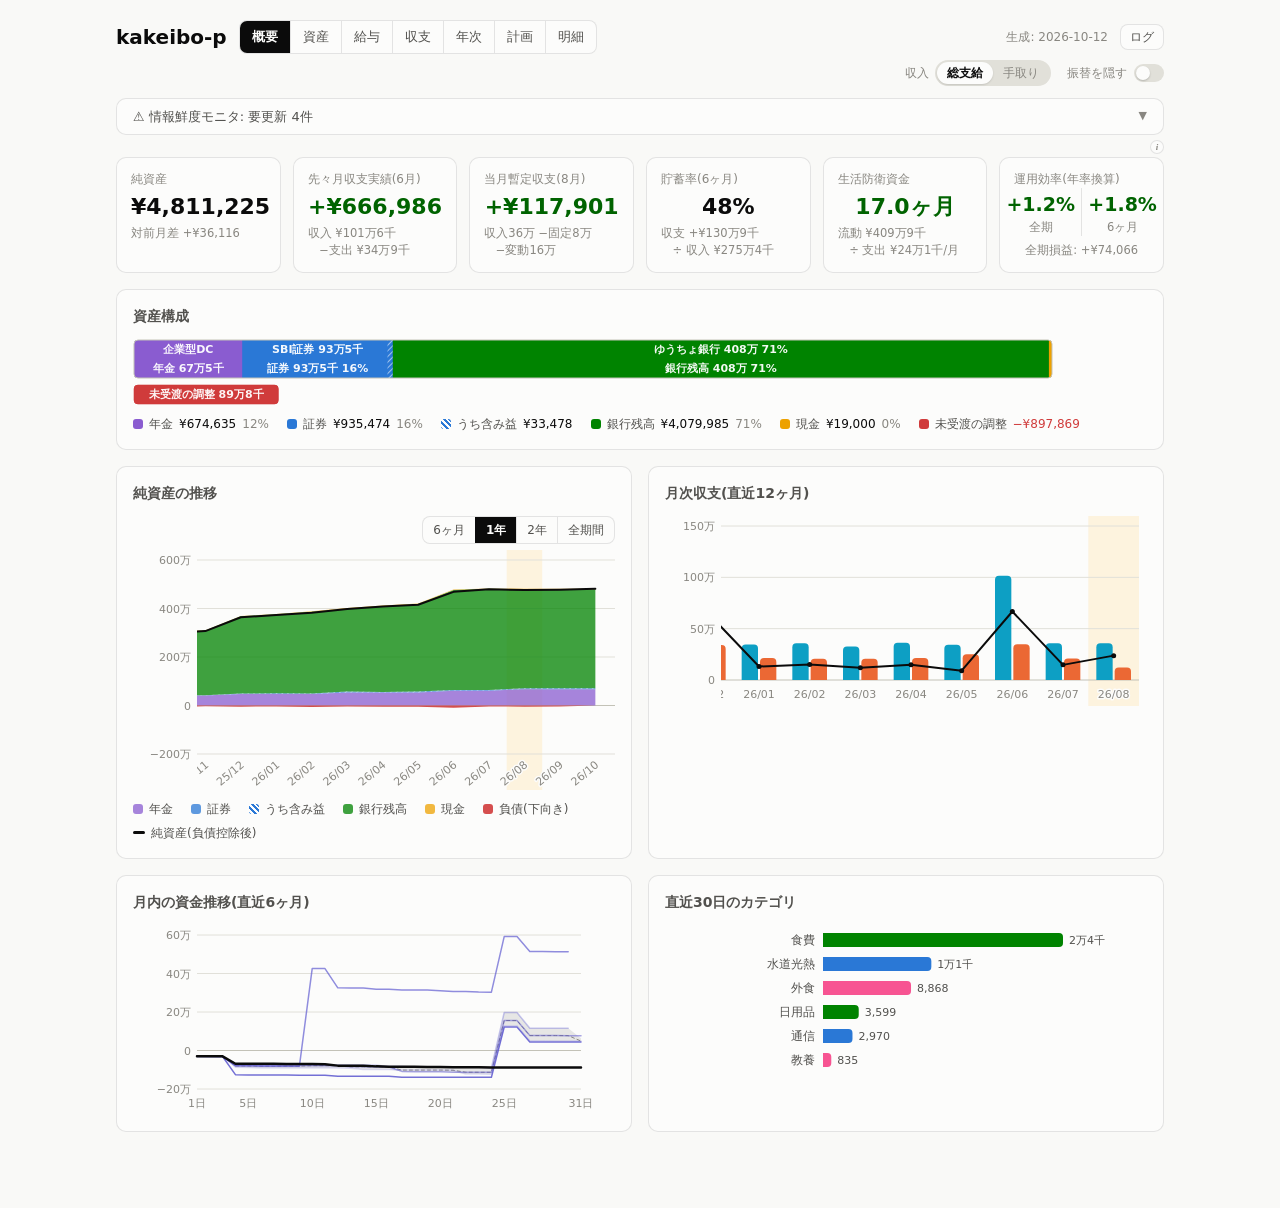
==== commit ba99cf96: "update 2026-10-12" ====
--- a/site/index.html
+++ b/site/index.html
@@ -49,7 +49,7 @@
     </label>
   </div>
 
-  <!-- 情報鮮度モニタ: 取込サボりの検知はこのシステムの生命線 -->
+  <!-- 情報鮮度モニタ: 取込が滞っていないかの検知は、このシステムで最も重要な機能 -->
   <details class="card warn-card" id="warnings-card" style="display:none">
     <summary><span id="warn-summary"></span><span class="chev">▼</span></summary>
     <div class="warn-list" id="warnings"></div>
@@ -69,6 +69,10 @@
         <span>コメントあり</span>
         <span class="switch"><input type="checkbox" id="f-comment"><i></i></span>
       </label>
+      <label class="switch-label" title="相手側の明細と突き合わせできていない振替だけ表示(カード引落など、相手側の明細を取り込まない口座の振替も含む)">
+        <span>未突合振替</span>
+        <span class="switch"><input type="checkbox" id="f-unmatched"><i></i></span>
+      </label>
     </span>
   </div>
 
@@ -116,8 +120,8 @@
       <div id="as-comp"></div>
     </div>
 
-    <!-- 純資産の推移とリスク評価は横並び。行の高さは長い方(通常リスク評価)が
-         決め、純資産チャートは余った縦に合わせて伸びる(tab-assets fitNetWorth) -->
+    <!-- 純資産の推移とリスク評価は横並び。行の高さは長いほう(通常はリスク評価)で
+         決まり、純資産チャートは残りの高さに合わせて伸びる(tab-assets fitNetWorth) -->
     <div class="chart-grid" style="margin-bottom:16px">
       <div class="card" id="networth-card" style="margin-bottom:0">
         <h2>純資産の推移</h2>
@@ -130,6 +134,19 @@
              style="margin:12px 0 0;grid-template-columns:1fr"></div>
         <div class="count-note">資産応答%は総資産比</div>
       </div>
+    </div>
+
+    <!-- 純資産推移の月をクリックすると開く。前月の点からの変化をグループ別に
+         橋渡しし、証券・年金は評価損益と元本(拠出)まで分解する -->
+    <div class="card" id="nw-delta-card" hidden>
+      <div class="modal-head" style="margin-bottom:4px">
+        <h2 id="nw-delta-title">資産増減内訳</h2>
+        <button class="close" id="nw-delta-close">✕</button>
+      </div>
+      <div class="chart-scroll" id="nw-delta-chart"></div>
+      <h2 id="nw-delta-sub" style="margin:12px 0 4px">詳細内訳</h2>
+      <div class="tbl-scroll" id="nw-delta-table"></div>
+      <div class="count-note" id="nw-delta-note"></div>
     </div>
 
     <div class="card" id="yield-card">
@@ -195,6 +212,7 @@
     <div class="card" id="dc-card" hidden>
       <h2>企業型DCの内訳</h2>
       <div class="kpis" id="dc-kpis"></div>
+      <div id="dc-alloc" style="margin-top:12px"></div>
       <div class="count-note" id="dc-note"></div>
     </div>
 
@@ -252,8 +270,8 @@
           <button data-m="cash">口座収支</button>
           <button data-m="flow">実質収支</button>
         </span>
-        <span>濃いほど新しい月・当月は前景色の太線。月初=0。
-          薄い帯=過去月の25〜75%レンジ(破線=中央値)</span>
+        <span>濃い線ほど新しい月で、当月は前景色の太線。月初を0とする。
+          薄い帯は過去月の25〜75%の範囲(破線は中央値)</span>
       </div>
       <div class="chart-scroll" id="osc-chart"></div>
       <div class="count-note" id="osc-note"></div>
@@ -312,7 +330,7 @@
           <tbody></tbody>
         </table>
       </div>
-      <div class="count-note">rules.toml の [[recurring]] 宣言に一致した支出を集計。月額換算は直近3出現月の中央値（年払いは直近支払額÷12）。薄い行は直近の支払いなし
+      <div class="count-note">rules.toml の [[recurring]] 宣言に一致した支出を集計。月額換算は直近3出現月の中央値(年払いは直近支払額÷12)。薄い行は直近の支払いなし
       </div>
     </div>
 
@@ -353,7 +371,7 @@
           <tbody></tbody>
         </table>
       </div>
-      <div class="count-note">3ヶ月分を表示(薄い行はチャート外)。"定期検出"=過去の出現から推定。"確定"=カード請求の確定額。"給与"=直近の月給の振込日と金額の中央値。</div>
+      <div class="count-note">3ヶ月分を表示(薄い行はチャート外)。「定期検出」は過去の出現からの推定、「確定」はカード請求の確定額、「給与」は直近の月給の振込日と金額の中央値。</div>
     </div>
 
     <!-- ---- 資産形成(長期。年単位、貯蓄ペースと運用利回りベース) ---- -->
@@ -381,7 +399,7 @@
       <div class="card-head">
         <h2>条件設定</h2>
         <span class="switch-label"
-              title="スライダーの初期値・▲マーカーの元にする実績の期間。自動=現在の給与体制が始まった月以降(就労前の無収入月で平均が沈まないようにする)">
+              title="スライダーの初期値・▲マーカーの元にする実績の期間。自動=現在の給与体制が始まった月以降(就労前の無収入月で平均が下がらないようにする)">
           <span>実績の参照期間</span>
           <span class="seg small" id="lt-base">
             <button data-b="auto" class="on">自動</button>
@@ -422,7 +440,7 @@
       <div class="count-note">長期予測にだけ反映(資金繰り予測は実データのまま)。貯蓄・投資の初期値は
         実績(参照期間の月平均)に追従し、スライダーを動かすと固定値になる。▲=いま選んでいる参照期間の
         実績(クリックで実績追従に戻す)。投資率は内部では月額で保持され、貯蓄額を動かすと率でなく額を
-        維持する(貯蓄額を超えることはない)。「解約」は貯蓄に上乗せ。</div>
+        維持する(貯蓄額を超えることはない)。「解約」した定期支出の額は貯蓄に上乗せする。</div>
     </div>
   </div>
 
@@ -471,8 +489,8 @@
         </div>
       </div>
       <div class="count-note">
-        N月発行の給与明細には、N-1月次の勤怠が記録されている。このズレを補正し、勤怠・休暇・単価は行われた月のデータとして表示。<br>
-        「付与」を含む項目（有給付与日数等）のみ例外的に発行月をそのまま付与月として計上（給与と同様）。
+        N月発行の給与明細には、N-1月の勤怠が記録されている。勤怠・休暇・単価はこのずれを補正し、実際に勤務した月のデータとして表示する。<br>
+        「付与」を含む項目(有給付与日数等)だけは例外で、給与と同じく発行月を付与月として計上する。
       </div>
     </div>
   </div>
@@ -510,9 +528,9 @@
     </details>
     <div class="card">
       <h2>明細</h2>
-      <div class="tbl-scroll">
+      <div class="tbl-scroll pair-wrap">
         <table id="txn-table">
-          <thead><tr><th>日付</th><th>口座</th><th>摘要</th><th>カテゴリ</th><th style="text-align:right">金額</th></tr></thead>
+          <thead><tr><th>日付</th><th>口座</th><th>摘要</th><th>カテゴリ</th><th style="text-align:right">金額</th><th class="pair-col"></th></tr></thead>
           <tbody></tbody>
         </table>
       </div>
--- a/site/style.css
+++ b/site/style.css
@@ -246,7 +246,7 @@
 #modal-prov .prov-row.neg .a { color: var(--critical); font-weight: 600; }
 #modal-prov .prov-row.link { cursor: pointer; }
 #modal-prov .prov-row.link:hover .s { color: var(--ink); }
-/* 狭幅では採用理由(.s)を省略記号で潰さず2行目に落とす */
+/* 狭幅では採用理由(.s)を省略記号で切らず2行目に送る */
 @media (max-width: 520px) {
   #modal-prov .prov-row { flex-wrap: wrap; row-gap: 0; }
   #modal-prov .s { order: 3; flex-basis: 100%; white-space: normal; }
@@ -259,6 +259,25 @@
 tr.txn-detail .item { display: block; margin: 1px 0; }
 tr.txn-detail .k { color: var(--muted); margin-right: 8px; }
 tr.focus td { background: var(--seq-track); }
+/* 対応の線(tab-ledger.js drawPairs)。列幅は常設のレーン+ホバー中のカード請求2本分。
+   中身が空の列は表が狭いと幅0まで縮むので min-width で下限を張る */
+.pair-wrap { position: relative; }
+#txn-table .pair-col { width: 60px; min-width: 60px; padding: 0; }
+#pair-lines { position: absolute; pointer-events: none; overflow: visible; }
+#pair-lines path { fill: none; stroke: var(--seq); stroke-width: 1.2; opacity: .45; }
+#pair-lines path.on { stroke-width: 2; opacity: 1; }
+#pair-lines circle { fill: var(--seq); opacity: .6; }
+#pair-lines circle.hub { fill: var(--surface); stroke: var(--seq); stroke-width: 1.5; opacity: 1; }
+#pair-lines path.settle { stroke: var(--income); }
+#pair-lines circle.settle { fill: var(--income); }
+#pair-lines circle.hub.settle { fill: var(--surface); stroke: var(--income); }
+#pair-lines path.bill { stroke: var(--expense); }
+#pair-lines circle.bill { fill: var(--expense); }
+#pair-lines circle.hub.bill { fill: var(--surface); stroke: var(--expense); }
+#txn-table td.pair-col.has-pair { cursor: pointer; }
+tr.pair-jump td { animation: pair-jump 1.6s ease-out; }
+@keyframes pair-jump { from { background: var(--seq-track); } }
+tr.pair-hl td { background: var(--seq-track); }
 
 /* タブ */
 .tabbed:not(.active) { display: none; }
@@ -297,7 +316,7 @@
 details.fold > .count-note { margin-bottom: 8px; }
 /* 9列グリッド(●アイコン/口座/日付4列(明細末端・取込・経過・次回目安)/
    操作3列(手順・更新確認・通知トグル)。行生成は main.js renderFreshness)。
-   各列は内容の最大幅で揃え、全体は左詰め——操作類が縦に揃いつつ右に飛ばない */
+   各列は内容の最大幅で揃え、全体は左詰めにする。操作類は縦に揃い、右端へ離れない */
 .warn-list { display: grid; grid-template-columns: repeat(9, max-content);
              justify-content: start; align-items: center;
              gap: 7px 14px; margin-top: 10px; font-size: 13px;
@@ -313,9 +332,15 @@
 .warn-item .msg { color: var(--ink-2); }
 .howto-btn { color: var(--seq); cursor: pointer; font-size: 12px;
              white-space: nowrap; text-decoration: underline dotted; }
+/* button 要素の既定背景(UAのグレー)はテーマに追従せず、ダークで
+   インディゴの文字が背景に紛れて読みにくいため、枠線だけの見た目にそろえる */
+button.howto-btn { font: inherit; font-size: 12px; background: transparent;
+                   border: 1px solid var(--border); border-radius: 6px;
+                   padding: 2px 8px; }
+button.howto-btn:hover { background: var(--seq-track); }
 /* 手順の展開ボックス。日付4列(次回目安)の右端までで折り返す。
-   width:0 で列幅計算への寄与を消し、min-width で自エリア幅まで戻す
-   ——開閉で手順ボタン以降の列位置が動かないようにするため。
+   width:0 で列幅計算への寄与を消し、min-width で自エリア幅まで戻す。
+   開閉で手順ボタン以降の列位置が動かないようにするため。
    残り3列は .howto-fill(main.jsが対で挿入)が埋め、自動配置を崩さない */
 .howto-box { grid-column: 1 / 7; width: 0; min-width: calc(100% - 16px);
              box-sizing: border-box; margin: -2px 0 2px 16px;
@@ -527,6 +552,21 @@
 td.num.pos { color: var(--up); }
 td.num.neg { color: var(--critical); }
 tr.transfer td, tr.adjustment td { color: var(--muted); }
+tr.transfer td.num.pos { color: color-mix(in srgb, var(--up) 55%, transparent); }
+tr.transfer td.num.neg { color: color-mix(in srgb, var(--critical) 55%, transparent); }
+/* 資産増減の詳細内訳: 純資産の行、項目の見出し行(小計)、字下げした内訳行 */
+#nw-delta-table tr.head td, #nw-delta-table tr.level td { font-weight: 600; }
+#nw-delta-table tr.head td { border-top: 1px solid var(--baseline); }
+/* 前月・当月の純資産の行は二重線で増減の行と区切る */
+#nw-delta-table tr.level:first-child td { border-bottom: 3px double var(--baseline); }
+#nw-delta-table tr.level:last-child td { border-top: 3px double var(--baseline); border-bottom: none; }
+#nw-delta-table td:first-child { white-space: nowrap; }
+#nw-delta-table tr.child td:first-child { padding-left: 24px; }
+/* 内訳の金額も見出し(小計)より左に寄せ、項目名と同じ字下げで親子を示す */
+#nw-delta-table tr.child td.num { padding-right: 32px; }
+#nw-delta-table .swatch { display: inline-block; width: 10px; height: 10px;
+  border-radius: 3px; margin-right: 6px; vertical-align: -1px; }
+#nw-delta-table tr td.note { color: var(--muted); font-weight: 400; }
 /* 定期支出テーブル: 出現が止まった終了系列は減光 */
 tr.sub-ended td { color: var(--muted); }
 /* 勤務内容等テーブル: 在籍前の対象月(所定値だけの行)は減光 */
